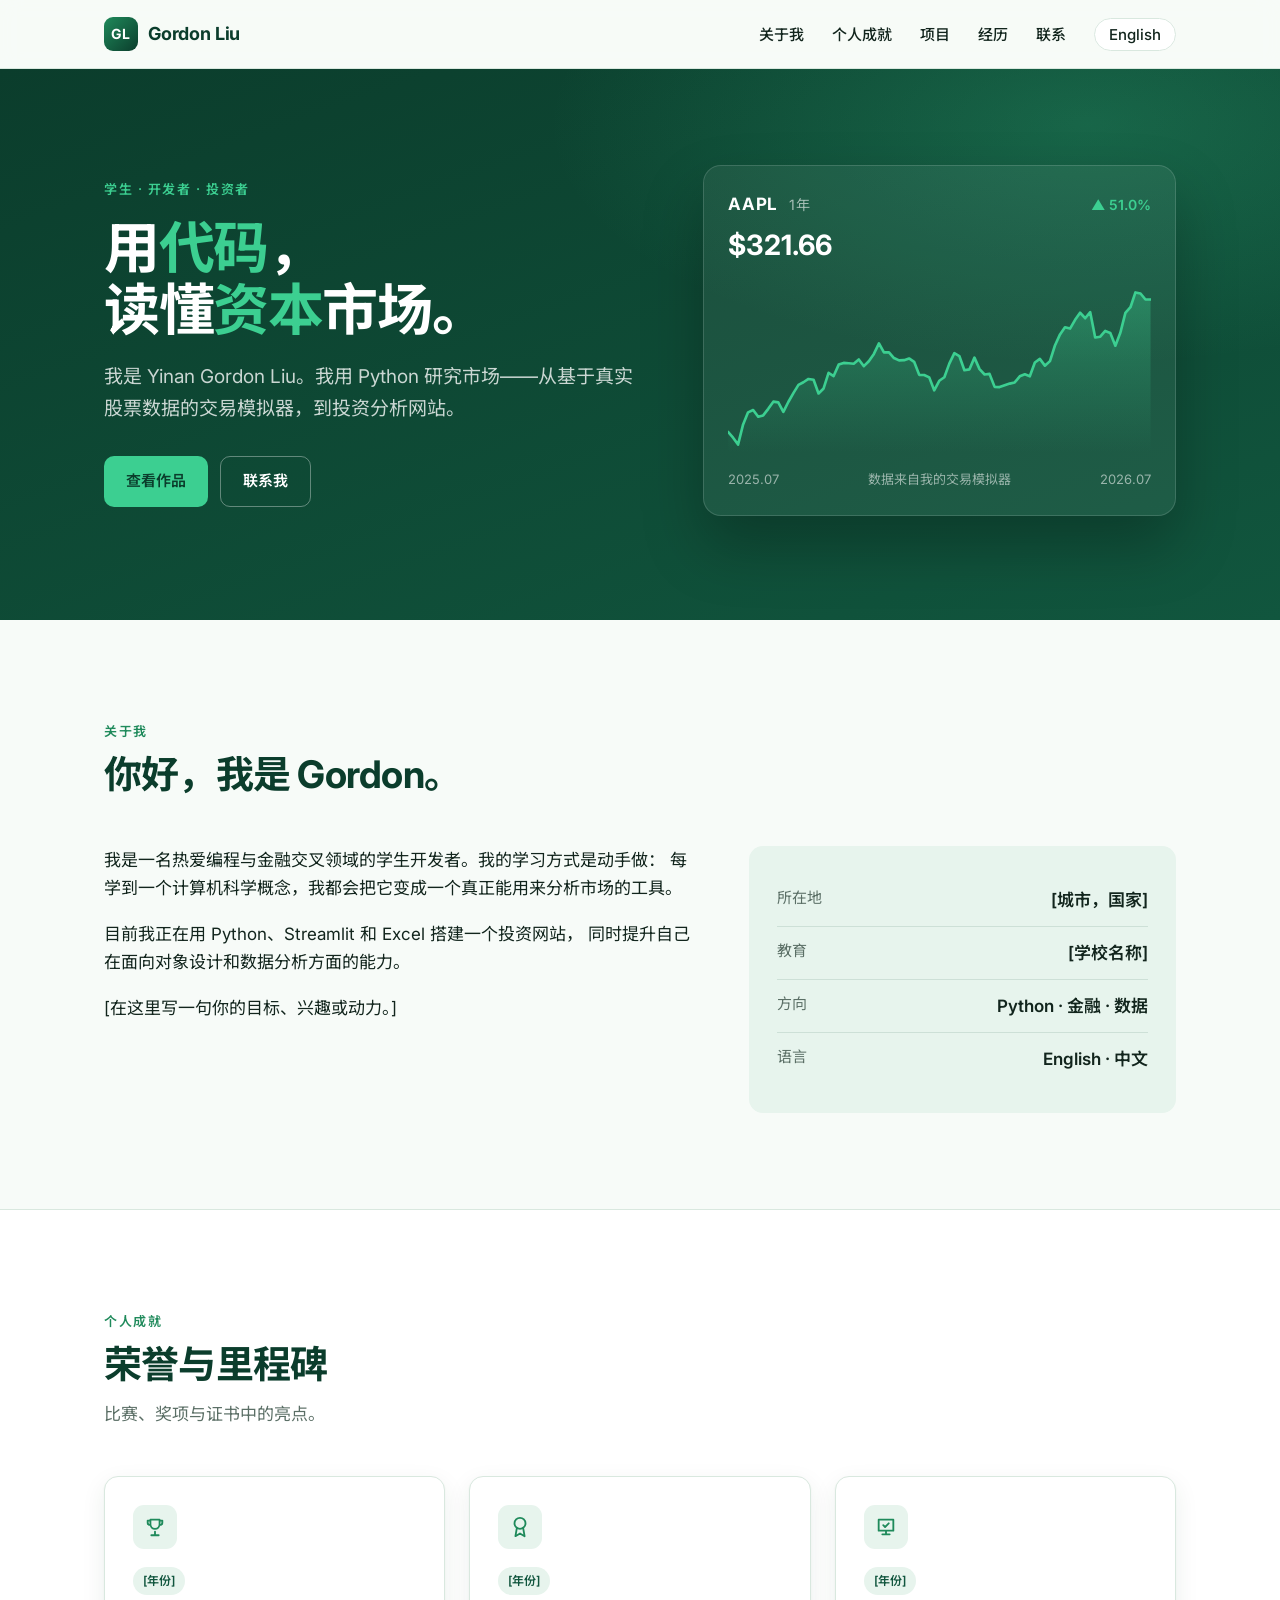
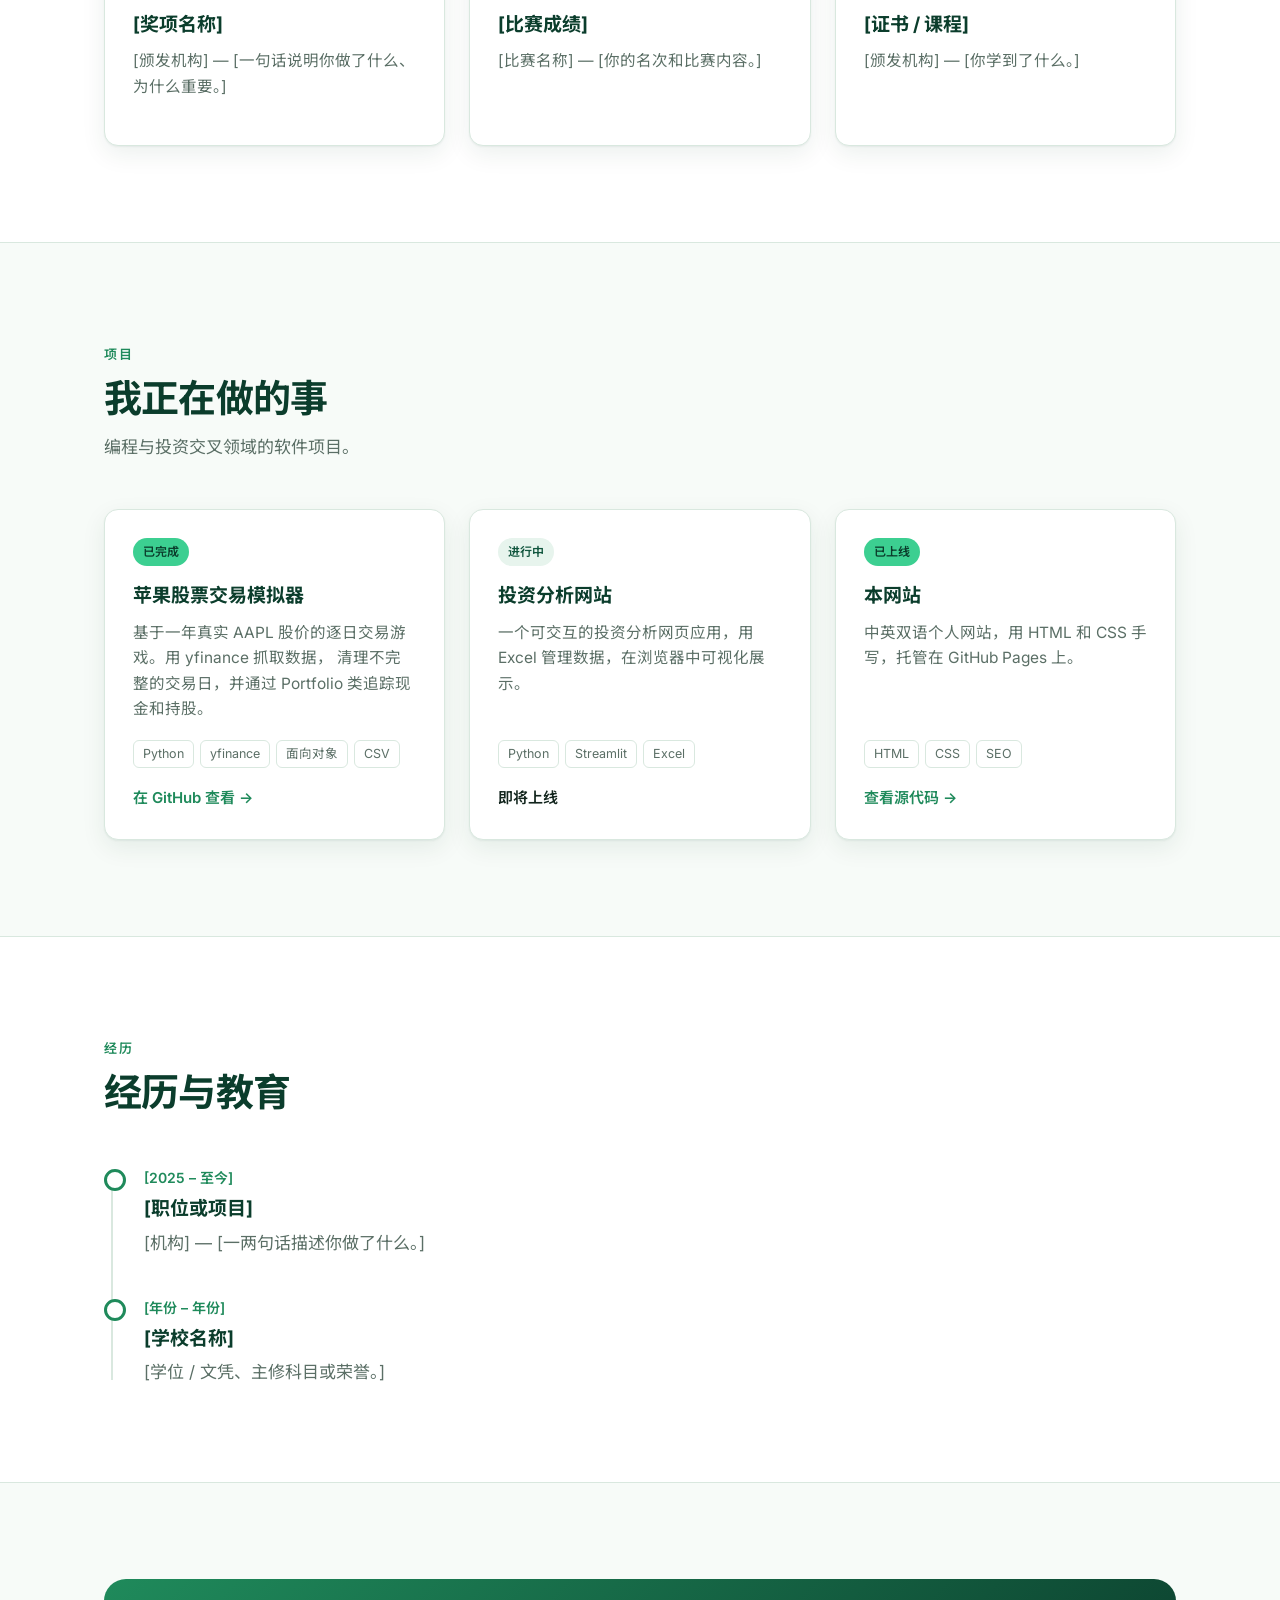
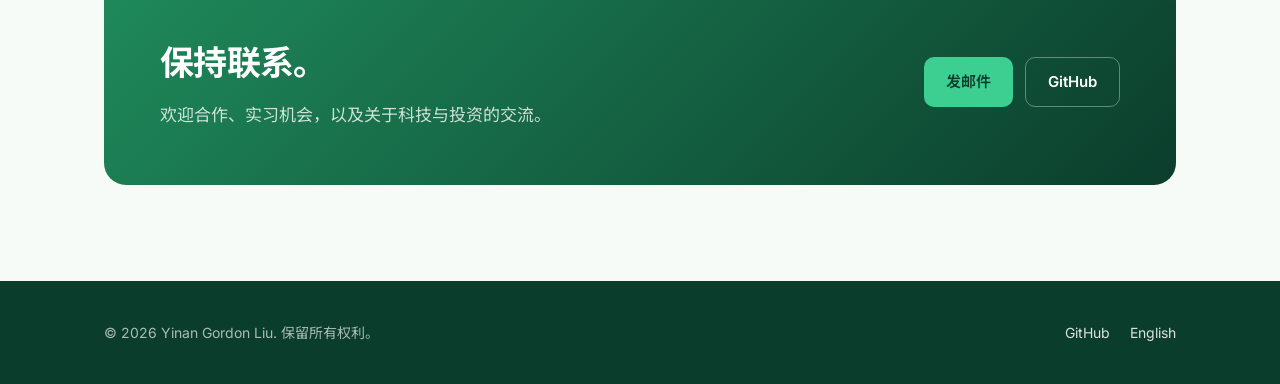
==== zh/index.html @ 3b790d61 "Add bilingual personal website (English + Chinese) Company-style single-page site with a green palet" ====
<!DOCTYPE html>
<html lang="zh-Hans">
<head>
  <meta charset="utf-8">
  <meta name="viewport" content="width=device-width, initial-scale=1">

  <!-- Google 搜索结果里显示的标题和描述 -->
  <title>Gordon Liu 个人网站 — 开发者 · 投资者</title>
  <meta name="description" content="Yinan Gordon Liu 的个人官网：用 Python 打造投资与金融工具的学生开发者。个人成就、项目、经历与联系方式。">

  <!-- 告诉 Google 中英文两个页面互为翻译。买了自己的域名后，把 https://gordonlyn.github.io 换成新域名。 -->
  <link rel="canonical" href="https://gordonlyn.github.io/zh/">
  <link rel="alternate" hreflang="en" href="https://gordonlyn.github.io/">
  <link rel="alternate" hreflang="zh" href="https://gordonlyn.github.io/zh/">
  <link rel="alternate" hreflang="x-default" href="https://gordonlyn.github.io/">

  <meta property="og:type" content="website">
  <meta property="og:title" content="Gordon Liu — 开发者 · 投资者">
  <meta property="og:description" content="用 Python 打造投资与金融工具的学生开发者。">
  <meta property="og:url" content="https://gordonlyn.github.io/zh/">

  <link rel="icon" href="../favicon.svg" type="image/svg+xml">
  <link rel="preconnect" href="https://fonts.googleapis.com">
  <link rel="preconnect" href="https://fonts.gstatic.com" crossorigin>
  <link href="https://fonts.googleapis.com/css2?family=Inter:wght@400;500;600;700&family=Noto+Sans+SC:wght@400;500;700&display=swap" rel="stylesheet">
  <link rel="stylesheet" href="../style.css">

  <script type="application/ld+json">
  {
    "@context": "https://schema.org",
    "@type": "Person",
    "name": "Yinan Gordon Liu",
    "alternateName": "Gordon Liu",
    "url": "https://gordonlyn.github.io/zh/",
    "sameAs": ["https://github.com/Gordonlyn"],
    "knowsAbout": ["Python", "投资", "金融", "数据分析"]
  }
  </script>
</head>
<body>

  <header class="site-header">
    <nav class="container nav" aria-label="主导航">
      <a class="brand" href="#top"><span class="brand-mark">GL</span>Gordon Liu</a>

      <button class="nav-toggle" aria-label="打开菜单" aria-expanded="false" aria-controls="nav-links">
        <svg width="24" height="24" viewBox="0 0 24 24" fill="none" stroke="currentColor" stroke-width="2" stroke-linecap="round"><path d="M4 7h16M4 12h16M4 17h16"/></svg>
      </button>

      <ul class="nav-links" id="nav-links">
        <li><a href="#about">关于我</a></li>
        <li><a href="#achievements">个人成就</a></li>
        <li><a href="#projects">项目</a></li>
        <li><a href="#experience">经历</a></li>
        <li><a href="#contact">联系</a></li>
        <li><a class="lang-switch" href="../" hreflang="en" lang="en">English</a></li>
      </ul>
    </nav>
  </header>

  <main id="top">

    <!-- ===== 首屏 ===== -->
    <section class="hero">
      <div class="container hero-grid">
        <div>
          <span class="eyebrow">学生 · 开发者 · 投资者</span>
          <h1>用<span class="hl">代码</span>，<br>读懂<span class="hl">资本</span>市场。</h1>
          <p class="hero-lead">
            我是 Yinan Gordon Liu。我用 Python 研究市场——从基于真实股票数据的交易模拟器，到投资分析网站。
          </p>
          <div class="hero-actions">
            <a class="btn btn-primary" href="#projects">查看作品</a>
            <a class="btn btn-ghost" href="#contact">联系我</a>
          </div>
        </div>

        <!-- 真实的苹果 (AAPL) 收盘价，2025 年 7 月 – 2026 年 7 月，来自交易模拟器用的 AppleStock_1_year.csv -->
        <figure class="market-card" aria-label="苹果股票一年价格走势图">
          <header>
            <span class="ticker">AAPL <small>1年</small></span>
            <span class="change">▲ 51.0%</span>
          </header>
          <div class="price">$321.66</div>
          <svg viewBox="0 0 400 160" role="img" aria-hidden="true">
            <defs>
              <linearGradient id="fill" x1="0" y1="0" x2="0" y2="1">
                <stop offset="0%" stop-color="#3ccf91" stop-opacity=".35"/>
                <stop offset="100%" stop-color="#3ccf91" stop-opacity="0"/>
              </linearGradient>
            </defs>
            <polygon fill="url(#fill)" points="0,160 0.0,139.9 4.8,145.5 9.5,152.0 14.3,132.9 19.0,121.5 23.8,119.3 28.6,125.7 33.3,124.4 38.1,118.2 42.9,111.4 47.6,112.1 52.4,121.1 57.1,111.7 61.9,103.3 66.7,95.5 71.4,93.0 76.2,89.9 81.0,90.7 85.7,103.6 90.5,98.9 95.2,84.1 100.0,87.1 104.8,76.3 109.5,74.7 114.3,75.0 119.0,75.5 123.8,71.4 128.6,77.8 133.3,73.1 138.1,66.2 142.9,56.2 147.6,64.7 152.4,64.7 157.1,70.1 161.9,72.3 166.7,72.1 171.4,70.5 176.2,73.7 181.0,86.0 185.7,86.1 190.5,88.4 195.2,100.6 200.0,91.6 204.8,88.3 209.5,75.4 214.3,65.5 219.0,68.2 223.8,81.6 228.6,80.8 233.3,69.7 238.1,80.6 242.9,85.7 247.6,85.1 252.4,97.4 257.1,97.6 261.9,95.9 266.7,94.3 271.4,93.2 276.2,87.4 281.0,85.5 285.7,87.4 290.5,74.3 295.2,70.9 300.0,77.3 304.8,73.0 309.5,58.2 314.3,47.7 319.0,41.0 323.8,42.2 328.6,33.9 333.3,27.2 338.1,32.4 342.9,26.7 347.6,50.6 352.4,49.9 357.1,44.4 361.9,46.3 366.7,58.4 371.4,46.2 376.2,27.4 381.0,22.0 385.7,8.0 390.5,9.0 395.2,14.7 400.0,14.7 400,160"/>
            <polyline fill="none" stroke="#3ccf91" stroke-width="2.5" stroke-linejoin="round" stroke-linecap="round" points="0.0,139.9 4.8,145.5 9.5,152.0 14.3,132.9 19.0,121.5 23.8,119.3 28.6,125.7 33.3,124.4 38.1,118.2 42.9,111.4 47.6,112.1 52.4,121.1 57.1,111.7 61.9,103.3 66.7,95.5 71.4,93.0 76.2,89.9 81.0,90.7 85.7,103.6 90.5,98.9 95.2,84.1 100.0,87.1 104.8,76.3 109.5,74.7 114.3,75.0 119.0,75.5 123.8,71.4 128.6,77.8 133.3,73.1 138.1,66.2 142.9,56.2 147.6,64.7 152.4,64.7 157.1,70.1 161.9,72.3 166.7,72.1 171.4,70.5 176.2,73.7 181.0,86.0 185.7,86.1 190.5,88.4 195.2,100.6 200.0,91.6 204.8,88.3 209.5,75.4 214.3,65.5 219.0,68.2 223.8,81.6 228.6,80.8 233.3,69.7 238.1,80.6 242.9,85.7 247.6,85.1 252.4,97.4 257.1,97.6 261.9,95.9 266.7,94.3 271.4,93.2 276.2,87.4 281.0,85.5 285.7,87.4 290.5,74.3 295.2,70.9 300.0,77.3 304.8,73.0 309.5,58.2 314.3,47.7 319.0,41.0 323.8,42.2 328.6,33.9 333.3,27.2 338.1,32.4 342.9,26.7 347.6,50.6 352.4,49.9 357.1,44.4 361.9,46.3 366.7,58.4 371.4,46.2 376.2,27.4 381.0,22.0 385.7,8.0 390.5,9.0 395.2,14.7 400.0,14.7"/>
          </svg>
          <figcaption class="market-meta">
            <span>2025.07</span><span>数据来自我的交易模拟器</span><span>2026.07</span>
          </figcaption>
        </figure>
      </div>
    </section>

    <!-- ===== 关于我 ===== -->
    <section class="section" id="about">
      <div class="container">
        <div class="section-head">
          <span class="eyebrow">关于我</span>
          <h2>你好，我是 Gordon。</h2>
        </div>
        <div class="about-grid">
          <div class="about-text">
            <!-- 修改：写 2–3 段关于你自己的介绍 -->
            <p>
              我是一名热爱编程与金融交叉领域的学生开发者。我的学习方式是动手做：
              每学到一个计算机科学概念，我都会把它变成一个真正能用来分析市场的工具。
            </p>
            <p>
              目前我正在用 Python、Streamlit 和 Excel 搭建一个投资网站，
              同时提升自己在面向对象设计和数据分析方面的能力。
            </p>
            <p>[在这里写一句你的目标、兴趣或动力。]</p>
          </div>

          <!-- 修改：替换 [方括号] 里的内容 -->
          <dl class="facts">
            <div><dt>所在地</dt><dd>[城市，国家]</dd></div>
            <div><dt>教育</dt><dd>[学校名称]</dd></div>
            <div><dt>方向</dt><dd>Python · 金融 · 数据</dd></div>
            <div><dt>语言</dt><dd>English · 中文</dd></div>
          </dl>
        </div>
      </div>
    </section>

    <!-- ===== 个人成就 ===== -->
    <section class="section alt" id="achievements">
      <div class="container">
        <div class="section-head">
          <span class="eyebrow">个人成就</span>
          <h2>荣誉与里程碑</h2>
          <p>比赛、奖项与证书中的亮点。</p>
        </div>

        <!-- 修改：每个成就一个 <article class="card">，复制一块即可新增 -->
        <div class="cards">
          <article class="card">
            <div class="icon"><svg width="22" height="22" viewBox="0 0 24 24" fill="none" stroke="currentColor" stroke-width="2" stroke-linecap="round" stroke-linejoin="round"><path d="M8 21h8M12 17v4M7 4h10v5a5 5 0 0 1-10 0V4zM17 5h3v2a3 3 0 0 1-3 3M7 5H4v2a3 3 0 0 0 3 3"/></svg></div>
            <span class="badge">[年份]</span>
            <h3>[奖项名称]</h3>
            <p>[颁发机构] — [一句话说明你做了什么、为什么重要。]</p>
          </article>

          <article class="card">
            <div class="icon"><svg width="22" height="22" viewBox="0 0 24 24" fill="none" stroke="currentColor" stroke-width="2" stroke-linecap="round" stroke-linejoin="round"><circle cx="12" cy="8" r="6"/><path d="M8.5 13.5 7 22l5-3 5 3-1.5-8.5"/></svg></div>
            <span class="badge">[年份]</span>
            <h3>[比赛成绩]</h3>
            <p>[比赛名称] — [你的名次和比赛内容。]</p>
          </article>

          <article class="card">
            <div class="icon"><svg width="22" height="22" viewBox="0 0 24 24" fill="none" stroke="currentColor" stroke-width="2" stroke-linecap="round" stroke-linejoin="round"><path d="M4 4h16v12H4zM8 20h8M12 16v4"/><path d="m9 10 2 2 4-4"/></svg></div>
            <span class="badge">[年份]</span>
            <h3>[证书 / 课程]</h3>
            <p>[颁发机构] — [你学到了什么。]</p>
          </article>
        </div>
      </div>
    </section>

    <!-- ===== 项目 ===== -->
    <section class="section" id="projects">
      <div class="container">
        <div class="section-head">
          <span class="eyebrow">项目</span>
          <h2>我正在做的事</h2>
          <p>编程与投资交叉领域的软件项目。</p>
        </div>

        <div class="cards">
          <article class="card">
            <span class="badge live">已完成</span>
            <h3>苹果股票交易模拟器</h3>
            <p>
              基于一年真实 AAPL 股价的逐日交易游戏。用 yfinance 抓取数据，
              清理不完整的交易日，并通过 Portfolio 类追踪现金和持股。
            </p>
            <ul class="tags"><li>Python</li><li>yfinance</li><li>面向对象</li><li>CSV</li></ul>
            <a class="card-link" href="https://github.com/Gordonlyn/LGYNN">在 GitHub 查看 →</a>
          </article>

          <article class="card">
            <span class="badge">进行中</span>
            <h3>投资分析网站</h3>
            <p>
              一个可交互的投资分析网页应用，用 Excel 管理数据，在浏览器中可视化展示。
            </p>
            <ul class="tags"><li>Python</li><li>Streamlit</li><li>Excel</li></ul>
            <span class="card-link">即将上线</span>
          </article>

          <article class="card">
            <span class="badge live">已上线</span>
            <h3>本网站</h3>
            <p>
              中英双语个人网站，用 HTML 和 CSS 手写，托管在 GitHub Pages 上。
            </p>
            <ul class="tags"><li>HTML</li><li>CSS</li><li>SEO</li></ul>
            <a class="card-link" href="https://github.com/Gordonlyn/gordonlyn.github.io">查看源代码 →</a>
          </article>
        </div>
      </div>
    </section>

    <!-- ===== 经历与教育 ===== -->
    <section class="section alt" id="experience">
      <div class="container">
        <div class="section-head">
          <span class="eyebrow">经历</span>
          <h2>经历与教育</h2>
        </div>

        <!-- 修改：最新的放最上面，复制 <li> 即可新增 -->
        <ol class="timeline">
          <li>
            <span class="when">[2025 – 至今]</span>
            <h3>[职位或项目]</h3>
            <p>[机构] — [一两句话描述你做了什么。]</p>
          </li>
          <li>
            <span class="when">[年份 – 年份]</span>
            <h3>[学校名称]</h3>
            <p>[学位 / 文凭、主修科目或荣誉。]</p>
          </li>
        </ol>
      </div>
    </section>

    <!-- ===== 联系 ===== -->
    <section class="section" id="contact">
      <div class="container">
        <div class="cta">
          <div>
            <h2>保持联系。</h2>
            <p>欢迎合作、实习机会，以及关于科技与投资的交流。</p>
          </div>
          <div class="hero-actions">
            <!-- 修改：填上你公开的邮箱 -->
            <a class="btn btn-primary" href="mailto:[your-email@example.com]">发邮件</a>
            <a class="btn btn-ghost" href="https://github.com/Gordonlyn">GitHub</a>
          </div>
        </div>
      </div>
    </section>

  </main>

  <footer class="site-footer">
    <div class="container footer-row">
      <span>© <span id="year">2026</span> Yinan Gordon Liu. 保留所有权利。</span>
      <div class="footer-links">
        <a href="https://github.com/Gordonlyn">GitHub</a>
        <a href="../" hreflang="en" lang="en">English</a>
      </div>
    </div>
  </footer>

  <script src="../main.js"></script>
</body>
</html>
---- style.css ----
/* ==========================================================
   Gordon Liu — personal site
   Shared by index.html (English) and zh/index.html (中文).
   Change a color here and both languages update.
   ========================================================== */

:root {
  /* Green palette */
  --forest:   #0b3d2c;   /* darkest: hero, footer */
  --pine:     #11563e;
  --green:    #1f8a5b;   /* primary brand color */
  --mint:     #3ccf91;   /* accent / highlights */
  --sage:     #e7f4ed;   /* soft tinted backgrounds */
  --paper:    #f7fbf8;   /* page background */
  --white:    #ffffff;

  --ink:      #12251d;   /* main text */
  --muted:    #5b6f66;   /* secondary text */
  --line:     #d9e8df;   /* borders */

  --radius:   14px;
  --shadow:   0 1px 2px rgba(11, 61, 44, .06), 0 8px 24px rgba(11, 61, 44, .08);
  --max:      1120px;

  --font: "Inter", "Noto Sans SC", system-ui, -apple-system, "Segoe UI",
          "PingFang SC", "Microsoft YaHei", sans-serif;
}

* { box-sizing: border-box; }

html { scroll-behavior: smooth; scroll-padding-top: 80px; }

body {
  margin: 0;
  font-family: var(--font);
  font-size: 17px;
  line-height: 1.65;
  color: var(--ink);
  background: var(--paper);
  -webkit-font-smoothing: antialiased;
}

img { max-width: 100%; display: block; }
a { color: var(--green); text-decoration: none; }
a:hover { text-decoration: underline; }

.container {
  width: 100%;
  max-width: var(--max);
  margin: 0 auto;
  padding: 0 24px;
}

/* ---------- Header / navigation ---------- */

.site-header {
  position: sticky;
  top: 0;
  z-index: 50;
  background: rgba(247, 251, 248, .88);
  backdrop-filter: saturate(160%) blur(10px);
  border-bottom: 1px solid var(--line);
}

.nav {
  display: flex;
  align-items: center;
  justify-content: space-between;
  height: 68px;
}

.brand {
  display: flex;
  align-items: center;
  gap: 10px;
  font-weight: 700;
  font-size: 18px;
  color: var(--forest);
  letter-spacing: -.01em;
}
.brand:hover { text-decoration: none; }

.brand-mark {
  width: 34px;
  height: 34px;
  border-radius: 9px;
  background: linear-gradient(135deg, var(--green), var(--forest));
  color: var(--white);
  display: grid;
  place-items: center;
  font-size: 14px;
  letter-spacing: .02em;
}

.nav-links {
  display: flex;
  align-items: center;
  gap: 28px;
  list-style: none;
  margin: 0;
  padding: 0;
}

.nav-links a {
  color: var(--ink);
  font-size: 15px;
  font-weight: 500;
}
.nav-links a:hover { color: var(--green); text-decoration: none; }

.lang-switch {
  border: 1px solid var(--line);
  border-radius: 999px;
  padding: 6px 14px;
  background: var(--white);
}
.lang-switch:hover { border-color: var(--green); }

.nav-toggle {
  display: none;
  background: none;
  border: 0;
  padding: 8px;
  cursor: pointer;
  color: var(--forest);
}

/* ---------- Buttons ---------- */

.btn {
  display: inline-flex;
  align-items: center;
  gap: 8px;
  padding: 12px 22px;
  border-radius: 10px;
  font-weight: 600;
  font-size: 15px;
  transition: transform .15s ease, background .15s ease;
}
.btn:hover { text-decoration: none; transform: translateY(-1px); }

.btn-primary { background: var(--mint); color: var(--forest); }
.btn-primary:hover { background: #5bdca6; }

.btn-ghost { border: 1px solid rgba(255, 255, 255, .35); color: var(--white); }
.btn-ghost:hover { background: rgba(255, 255, 255, .08); }

/* ---------- Hero ---------- */

.hero {
  background:
    radial-gradient(900px 400px at 85% 10%, rgba(60, 207, 145, .22), transparent 60%),
    linear-gradient(160deg, var(--forest) 0%, var(--pine) 100%);
  color: var(--white);
  padding: 96px 0 104px;
  overflow: hidden;
}

.hero-grid {
  display: grid;
  grid-template-columns: 1.15fr 1fr;
  gap: 56px;
  align-items: center;
}

.eyebrow {
  display: inline-block;
  font-size: 13px;
  font-weight: 600;
  letter-spacing: .12em;
  text-transform: uppercase;
  color: var(--mint);
  margin-bottom: 18px;
}

.hero h1 {
  font-size: clamp(36px, 5vw, 56px);
  line-height: 1.1;
  letter-spacing: -.025em;
  margin: 0 0 20px;
}

.hero h1 .hl { color: var(--mint); }

.hero-lead {
  font-size: 19px;
  color: rgba(255, 255, 255, .78);
  max-width: 34em;
  margin: 0 0 32px;
}

.hero-actions { display: flex; flex-wrap: wrap; gap: 12px; }

/* Market card in the hero — real AAPL data from the trading-simulator project */
.market-card {
  background: rgba(255, 255, 255, .06);
  border: 1px solid rgba(255, 255, 255, .14);
  border-radius: 18px;
  padding: 24px;
  box-shadow: 0 30px 60px rgba(0, 0, 0, .25);
  margin: 0;
}

.market-card header {
  display: flex;
  justify-content: space-between;
  align-items: baseline;
  margin-bottom: 4px;
}

.ticker { font-weight: 700; letter-spacing: .04em; }
.ticker small { font-weight: 400; color: rgba(255, 255, 255, .6); margin-left: 6px; }
.price { font-size: 28px; font-weight: 700; }
.change { color: var(--mint); font-weight: 600; font-size: 14px; }

.market-card svg { width: 100%; height: auto; margin: 16px 0 8px; }

.market-meta {
  display: flex;
  justify-content: space-between;
  font-size: 13px;
  color: rgba(255, 255, 255, .55);
}

/* ---------- Sections ---------- */

.section { padding: 96px 0; }
.section.alt { background: var(--white); border-block: 1px solid var(--line); }

.section-head { max-width: 640px; margin-bottom: 48px; }

.section-head .eyebrow { color: var(--green); margin-bottom: 10px; }

.section-head h2 {
  font-size: clamp(28px, 3.4vw, 38px);
  line-height: 1.2;
  letter-spacing: -.02em;
  margin: 0 0 12px;
  color: var(--forest);
}

.section-head p { color: var(--muted); margin: 0; }

/* About */
.about-grid {
  display: grid;
  grid-template-columns: 1.4fr 1fr;
  gap: 48px;
  align-items: start;
}

.about-text p { margin: 0 0 18px; }

.facts {
  background: var(--sage);
  border-radius: var(--radius);
  padding: 28px;
  margin: 0;
}

.facts div {
  display: flex;
  justify-content: space-between;
  gap: 16px;
  padding: 12px 0;
  border-bottom: 1px solid rgba(17, 86, 62, .12);
}
.facts div:last-child { border-bottom: 0; }
.facts dt { color: var(--muted); font-size: 15px; }
.facts dd { margin: 0; font-weight: 600; text-align: right; }

/* Cards (achievements + projects) */
.cards {
  display: grid;
  grid-template-columns: repeat(3, 1fr);
  gap: 24px;
}

.card {
  background: var(--white);
  border: 1px solid var(--line);
  border-radius: var(--radius);
  padding: 28px;
  box-shadow: var(--shadow);
  display: flex;
  flex-direction: column;
  transition: transform .2s ease, border-color .2s ease;
}
.card:hover { transform: translateY(-3px); border-color: var(--mint); }

.card .icon {
  width: 44px;
  height: 44px;
  border-radius: 11px;
  background: var(--sage);
  color: var(--green);
  display: grid;
  place-items: center;
  margin-bottom: 18px;
}

.card h3 { font-size: 19px; margin: 0 0 8px; color: var(--forest); }
.card p  { color: var(--muted); font-size: 15.5px; margin: 0 0 18px; flex: 1; }

.badge {
  align-self: flex-start;
  font-size: 12px;
  font-weight: 600;
  padding: 4px 10px;
  border-radius: 999px;
  background: var(--sage);
  color: var(--pine);
  margin-bottom: 14px;
}
.badge.live { background: var(--mint); color: var(--forest); }

.tags { display: flex; flex-wrap: wrap; gap: 6px; list-style: none; padding: 0; margin: 0 0 18px; }
.tags li {
  font-size: 12.5px;
  padding: 3px 9px;
  border: 1px solid var(--line);
  border-radius: 6px;
  color: var(--muted);
}

.card-link { font-weight: 600; font-size: 15px; }

/* Timeline (experience + education) */
.timeline { list-style: none; margin: 0; padding: 0; position: relative; }

.timeline::before {
  content: "";
  position: absolute;
  left: 7px;
  top: 6px;
  bottom: 6px;
  width: 2px;
  background: var(--line);
}

.timeline li { position: relative; padding: 0 0 36px 40px; }
.timeline li:last-child { padding-bottom: 0; }

.timeline li::before {
  content: "";
  position: absolute;
  left: 0;
  top: 6px;
  width: 16px;
  height: 16px;
  border-radius: 50%;
  background: var(--white);
  border: 3px solid var(--green);
}

.timeline .when { font-size: 14px; font-weight: 600; color: var(--green); }
.timeline h3 { margin: 2px 0 4px; font-size: 19px; color: var(--forest); }
.timeline p { margin: 0; color: var(--muted); }

/* Contact call-to-action */
.cta {
  background: linear-gradient(135deg, var(--green), var(--forest));
  color: var(--white);
  border-radius: 22px;
  padding: 56px;
  display: grid;
  grid-template-columns: 1.4fr 1fr;
  gap: 32px;
  align-items: center;
}
.cta h2 { font-size: clamp(26px, 3vw, 34px); margin: 0 0 10px; letter-spacing: -.02em; }
.cta p { margin: 0; color: rgba(255, 255, 255, .78); }
.cta .hero-actions { justify-content: flex-end; }

/* ---------- Footer ---------- */

.site-footer {
  background: var(--forest);
  color: rgba(255, 255, 255, .65);
  padding: 40px 0;
  font-size: 14px;
}

.footer-row {
  display: flex;
  flex-wrap: wrap;
  justify-content: space-between;
  gap: 16px;
  align-items: center;
}

.site-footer a { color: rgba(255, 255, 255, .85); }
.footer-links { display: flex; gap: 20px; }

/* ---------- Responsive ---------- */

@media (max-width: 900px) {
  .hero-grid, .about-grid, .cta { grid-template-columns: 1fr; }
  .cards { grid-template-columns: 1fr 1fr; }
  .cta { padding: 40px 28px; }
  .cta .hero-actions { justify-content: flex-start; }
}

@media (max-width: 760px) {
  .container { padding: 0 16px; }
  .section { padding: 72px 0; }
  .hero { padding: 64px 0 72px; }
  .cards { grid-template-columns: 1fr; }

  .nav-toggle { display: block; }

  .nav-links {
    display: none;
    position: absolute;
    top: 68px;
    left: 0;
    right: 0;
    flex-direction: column;
    align-items: flex-start;
    gap: 0;
    padding: 8px 16px 16px;
    background: var(--paper);
    border-bottom: 1px solid var(--line);
  }
  .nav-links.open { display: flex; }
  .nav-links li { width: 100%; }
  .nav-links a { display: block; padding: 12px 0; }
  .nav-links a.lang-switch { display: inline-block; padding: 6px 14px; margin-top: 8px; }
  .market-meta span:nth-child(2) { display: none; }
}

@media (prefers-reduced-motion: reduce) {
  html { scroll-behavior: auto; }
  * { transition: none !important; }
}
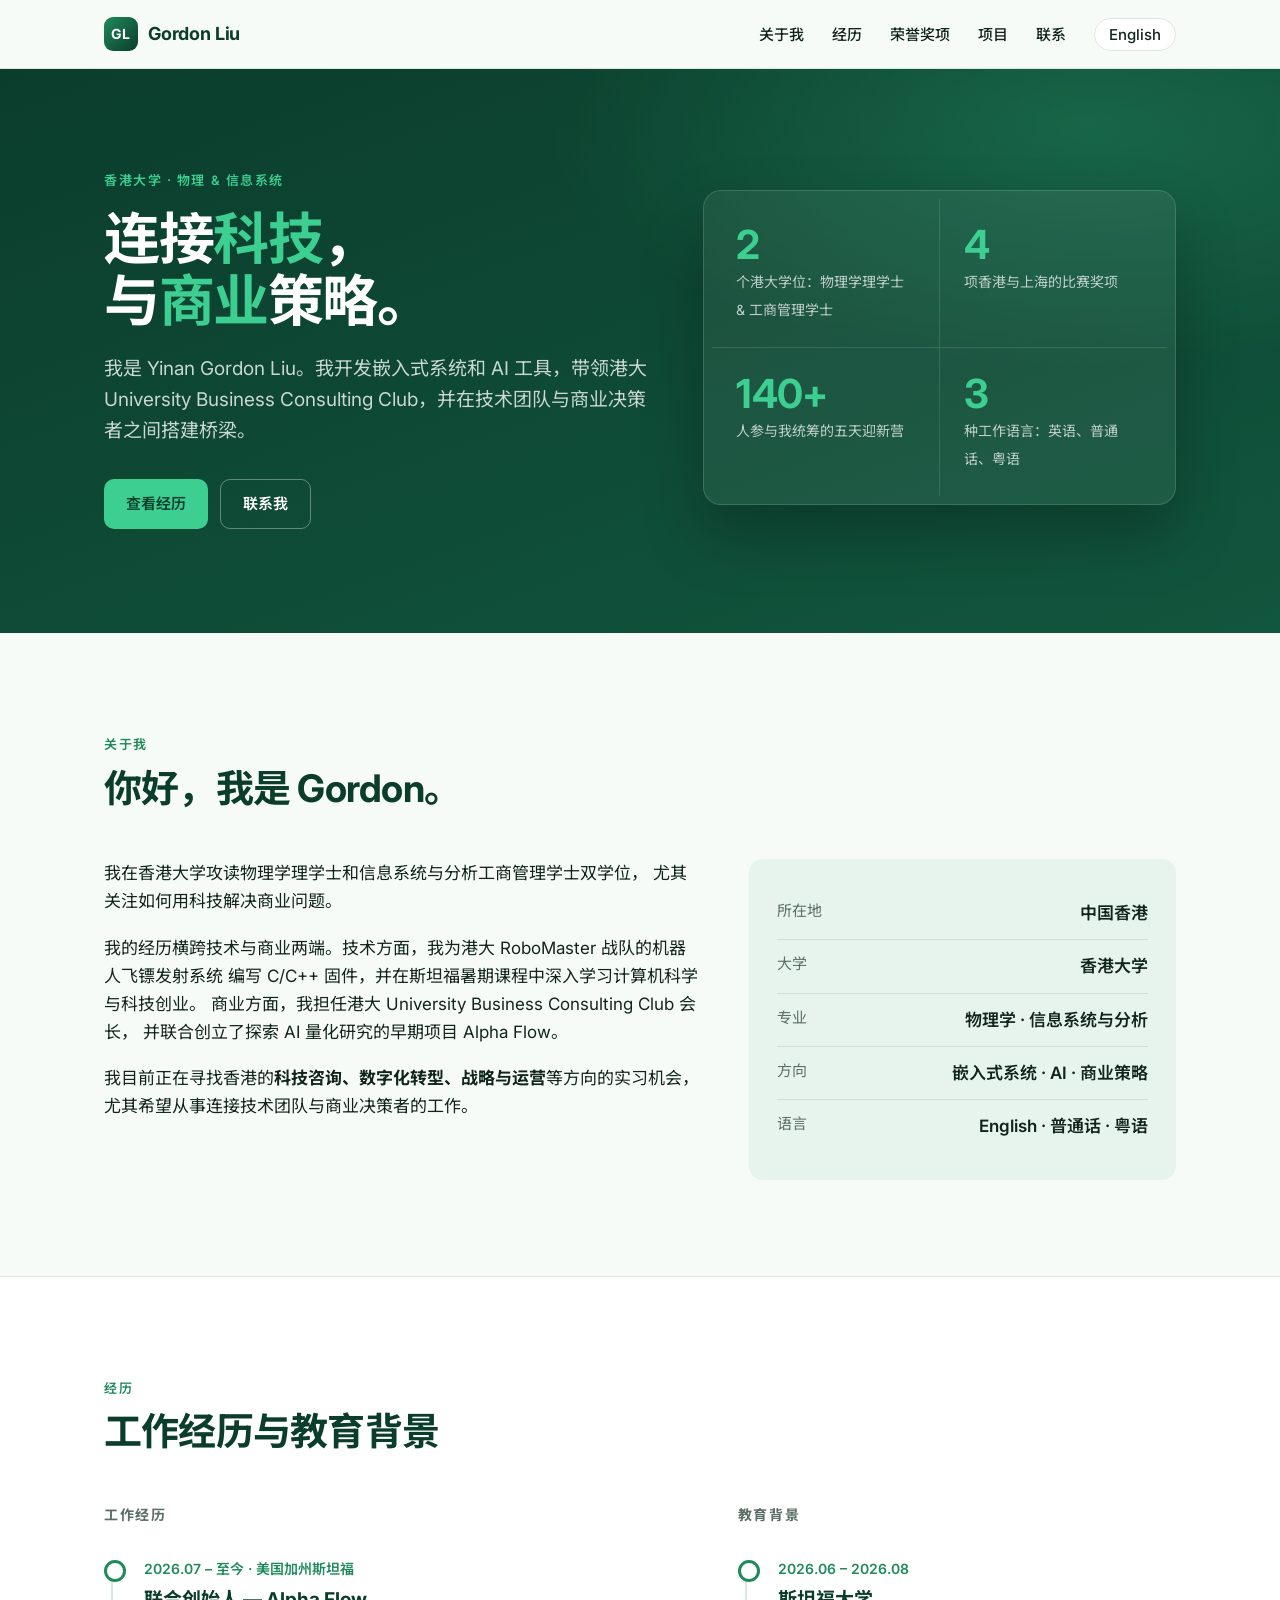
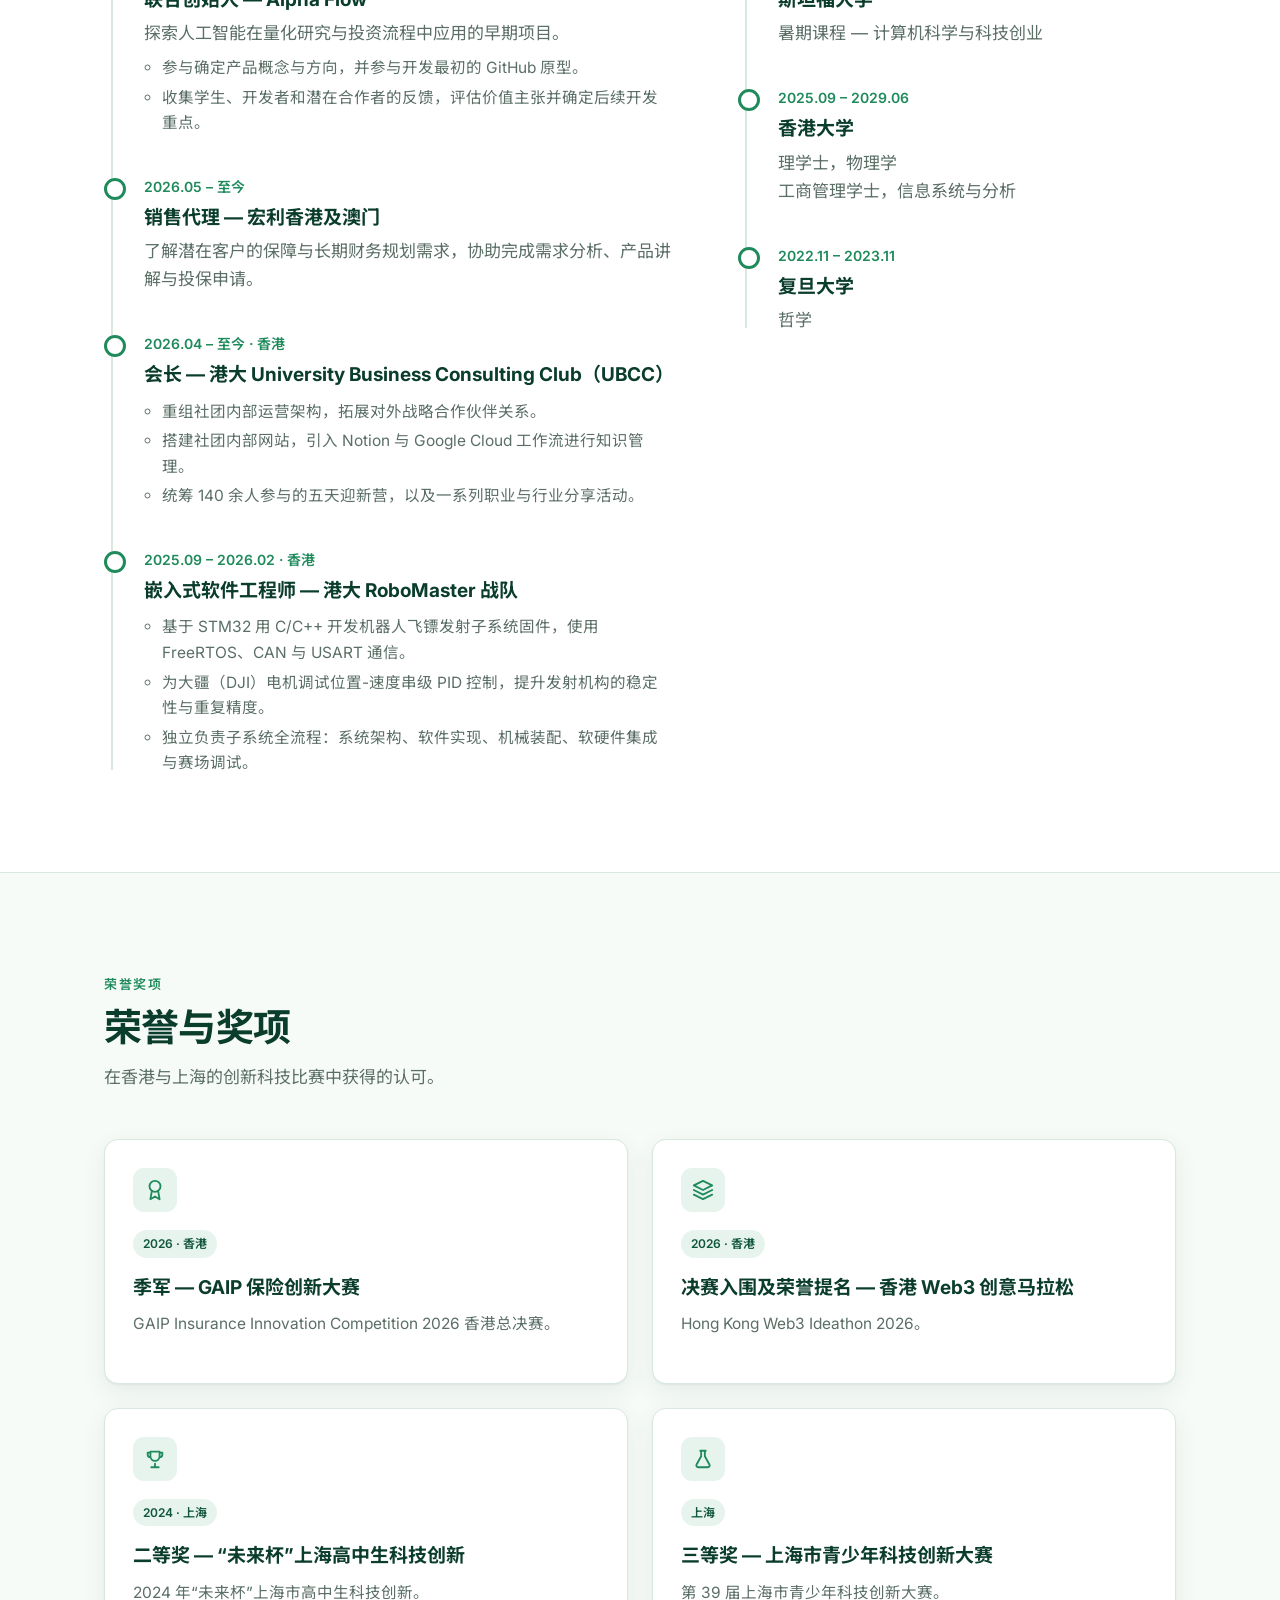
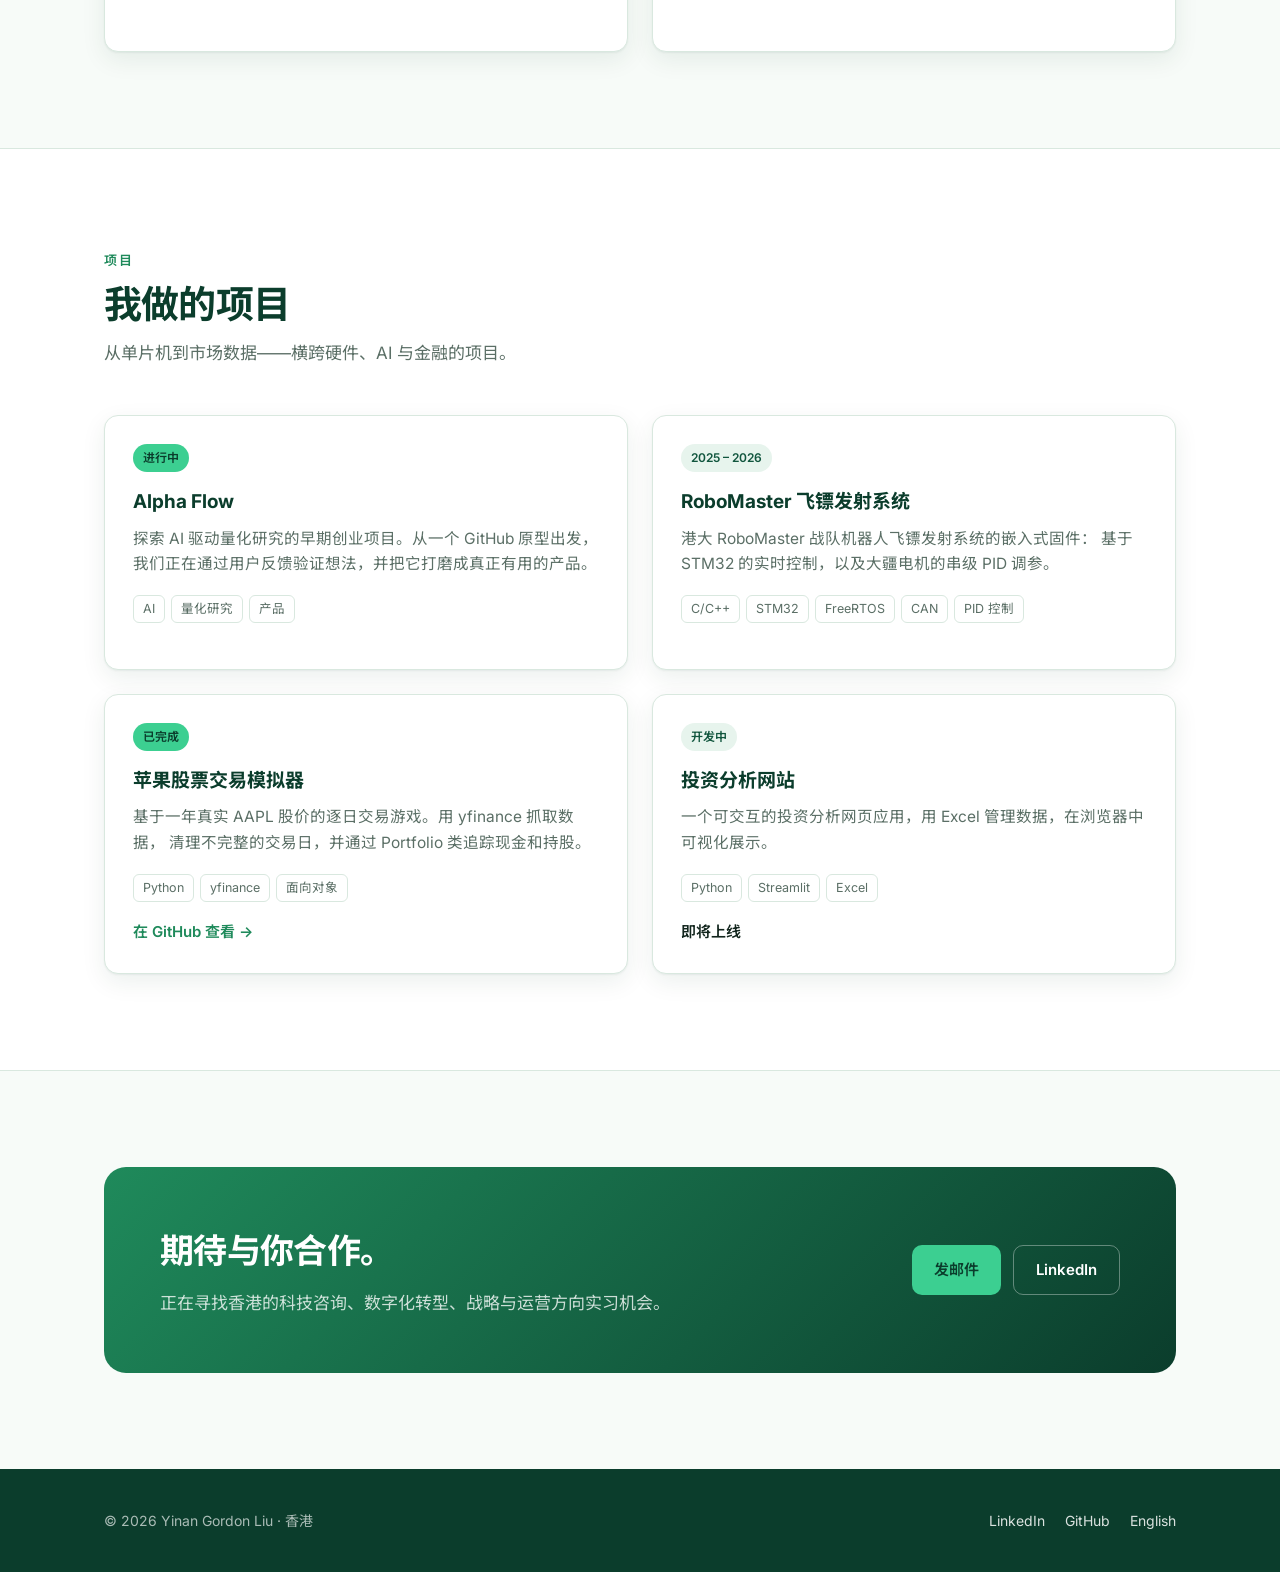
==== commit bf25f30c: "Fill site with real profile content from LinkedIn Replace placeholders with education (HKU, Stanford" ====
--- a/zh/index.html
+++ b/zh/index.html
@@ -5,8 +5,8 @@
   <meta name="viewport" content="width=device-width, initial-scale=1">
 
   <!-- Google 搜索结果里显示的标题和描述 -->
-  <title>Gordon Liu 个人网站 — 开发者 · 投资者</title>
-  <meta name="description" content="Yinan Gordon Liu 的个人官网：用 Python 打造投资与金融工具的学生开发者。个人成就、项目、经历与联系方式。">
+  <title>Yinan Gordon Liu 个人网站 — 香港大学 物理 · 信息系统 | 科技与商业策略</title>
+  <meta name="description" content="Yinan Gordon Liu（Gordon Liu）个人网站：香港大学物理学及信息系统与分析专业学生，港大 University Business Consulting Club 会长，Alpha Flow 联合创始人。经历、奖项与项目。">
 
   <!-- 告诉 Google 中英文两个页面互为翻译。买了自己的域名后，把 https://gordonlyn.github.io 换成新域名。 -->
   <link rel="canonical" href="https://gordonlyn.github.io/zh/">
@@ -14,9 +14,9 @@
   <link rel="alternate" hreflang="zh" href="https://gordonlyn.github.io/zh/">
   <link rel="alternate" hreflang="x-default" href="https://gordonlyn.github.io/">
 
-  <meta property="og:type" content="website">
-  <meta property="og:title" content="Gordon Liu — 开发者 · 投资者">
-  <meta property="og:description" content="用 Python 打造投资与金融工具的学生开发者。">
+  <meta property="og:type" content="profile">
+  <meta property="og:title" content="Yinan Gordon Liu — 科技与商业策略">
+  <meta property="og:description" content="香港大学物理及信息系统学生，UBCC 会长，Alpha Flow 联合创始人。">
   <meta property="og:url" content="https://gordonlyn.github.io/zh/">
 
   <link rel="icon" href="../favicon.svg" type="image/svg+xml">
@@ -30,10 +30,21 @@
     "@context": "https://schema.org",
     "@type": "Person",
     "name": "Yinan Gordon Liu",
-    "alternateName": "Gordon Liu",
+    "alternateName": ["Gordon Liu", "Yinan Liu"],
     "url": "https://gordonlyn.github.io/zh/",
-    "sameAs": ["https://github.com/Gordonlyn"],
-    "knowsAbout": ["Python", "投资", "金融", "数据分析"]
+    "jobTitle": "香港大学 University Business Consulting Club 会长",
+    "alumniOf": [
+      {"@type": "CollegeOrUniversity", "name": "香港大学"},
+      {"@type": "CollegeOrUniversity", "name": "斯坦福大学"},
+      {"@type": "CollegeOrUniversity", "name": "复旦大学"}
+    ],
+    "homeLocation": {"@type": "Place", "name": "香港"},
+    "knowsLanguage": ["英语", "普通话", "粤语"],
+    "knowsAbout": ["嵌入式系统", "人工智能", "商业策略", "科技咨询", "物理"],
+    "sameAs": [
+      "https://www.linkedin.com/in/yinan-gordon-liu/",
+      "https://github.com/Gordonlyn"
+    ]
   }
   </script>
 </head>
@@ -49,9 +60,9 @@
 
       <ul class="nav-links" id="nav-links">
         <li><a href="#about">关于我</a></li>
-        <li><a href="#achievements">个人成就</a></li>
+        <li><a href="#experience">经历</a></li>
+        <li><a href="#achievements">荣誉奖项</a></li>
         <li><a href="#projects">项目</a></li>
-        <li><a href="#experience">经历</a></li>
         <li><a href="#contact">联系</a></li>
         <li><a class="lang-switch" href="../" hreflang="en" lang="en">English</a></li>
       </ul>
@@ -64,38 +75,24 @@
     <section class="hero">
       <div class="container hero-grid">
         <div>
-          <span class="eyebrow">学生 · 开发者 · 投资者</span>
-          <h1>用<span class="hl">代码</span>，<br>读懂<span class="hl">资本</span>市场。</h1>
+          <span class="eyebrow">香港大学 · 物理 &amp; 信息系统</span>
+          <h1>连接<span class="hl">科技</span>，<br>与<span class="hl">商业</span>策略。</h1>
           <p class="hero-lead">
-            我是 Yinan Gordon Liu。我用 Python 研究市场——从基于真实股票数据的交易模拟器，到投资分析网站。
+            我是 Yinan Gordon Liu。我开发嵌入式系统和 AI 工具，带领港大
+            University Business Consulting Club，并在技术团队与商业决策者之间搭建桥梁。
           </p>
           <div class="hero-actions">
-            <a class="btn btn-primary" href="#projects">查看作品</a>
+            <a class="btn btn-primary" href="#experience">查看经历</a>
             <a class="btn btn-ghost" href="#contact">联系我</a>
           </div>
         </div>
 
-        <!-- 真实的苹果 (AAPL) 收盘价，2025 年 7 月 – 2026 年 7 月，来自交易模拟器用的 AppleStock_1_year.csv -->
-        <figure class="market-card" aria-label="苹果股票一年价格走势图">
-          <header>
-            <span class="ticker">AAPL <small>1年</small></span>
-            <span class="change">▲ 51.0%</span>
-          </header>
-          <div class="price">$321.66</div>
-          <svg viewBox="0 0 400 160" role="img" aria-hidden="true">
-            <defs>
-              <linearGradient id="fill" x1="0" y1="0" x2="0" y2="1">
-                <stop offset="0%" stop-color="#3ccf91" stop-opacity=".35"/>
-                <stop offset="100%" stop-color="#3ccf91" stop-opacity="0"/>
-              </linearGradient>
-            </defs>
-            <polygon fill="url(#fill)" points="0,160 0.0,139.9 4.8,145.5 9.5,152.0 14.3,132.9 19.0,121.5 23.8,119.3 28.6,125.7 33.3,124.4 38.1,118.2 42.9,111.4 47.6,112.1 52.4,121.1 57.1,111.7 61.9,103.3 66.7,95.5 71.4,93.0 76.2,89.9 81.0,90.7 85.7,103.6 90.5,98.9 95.2,84.1 100.0,87.1 104.8,76.3 109.5,74.7 114.3,75.0 119.0,75.5 123.8,71.4 128.6,77.8 133.3,73.1 138.1,66.2 142.9,56.2 147.6,64.7 152.4,64.7 157.1,70.1 161.9,72.3 166.7,72.1 171.4,70.5 176.2,73.7 181.0,86.0 185.7,86.1 190.5,88.4 195.2,100.6 200.0,91.6 204.8,88.3 209.5,75.4 214.3,65.5 219.0,68.2 223.8,81.6 228.6,80.8 233.3,69.7 238.1,80.6 242.9,85.7 247.6,85.1 252.4,97.4 257.1,97.6 261.9,95.9 266.7,94.3 271.4,93.2 276.2,87.4 281.0,85.5 285.7,87.4 290.5,74.3 295.2,70.9 300.0,77.3 304.8,73.0 309.5,58.2 314.3,47.7 319.0,41.0 323.8,42.2 328.6,33.9 333.3,27.2 338.1,32.4 342.9,26.7 347.6,50.6 352.4,49.9 357.1,44.4 361.9,46.3 366.7,58.4 371.4,46.2 376.2,27.4 381.0,22.0 385.7,8.0 390.5,9.0 395.2,14.7 400.0,14.7 400,160"/>
-            <polyline fill="none" stroke="#3ccf91" stroke-width="2.5" stroke-linejoin="round" stroke-linecap="round" points="0.0,139.9 4.8,145.5 9.5,152.0 14.3,132.9 19.0,121.5 23.8,119.3 28.6,125.7 33.3,124.4 38.1,118.2 42.9,111.4 47.6,112.1 52.4,121.1 57.1,111.7 61.9,103.3 66.7,95.5 71.4,93.0 76.2,89.9 81.0,90.7 85.7,103.6 90.5,98.9 95.2,84.1 100.0,87.1 104.8,76.3 109.5,74.7 114.3,75.0 119.0,75.5 123.8,71.4 128.6,77.8 133.3,73.1 138.1,66.2 142.9,56.2 147.6,64.7 152.4,64.7 157.1,70.1 161.9,72.3 166.7,72.1 171.4,70.5 176.2,73.7 181.0,86.0 185.7,86.1 190.5,88.4 195.2,100.6 200.0,91.6 204.8,88.3 209.5,75.4 214.3,65.5 219.0,68.2 223.8,81.6 228.6,80.8 233.3,69.7 238.1,80.6 242.9,85.7 247.6,85.1 252.4,97.4 257.1,97.6 261.9,95.9 266.7,94.3 271.4,93.2 276.2,87.4 281.0,85.5 285.7,87.4 290.5,74.3 295.2,70.9 300.0,77.3 304.8,73.0 309.5,58.2 314.3,47.7 319.0,41.0 323.8,42.2 328.6,33.9 333.3,27.2 338.1,32.4 342.9,26.7 347.6,50.6 352.4,49.9 357.1,44.4 361.9,46.3 366.7,58.4 371.4,46.2 376.2,27.4 381.0,22.0 385.7,8.0 390.5,9.0 395.2,14.7 400.0,14.7"/>
-          </svg>
-          <figcaption class="market-meta">
-            <span>2025.07</span><span>数据来自我的交易模拟器</span><span>2026.07</span>
-          </figcaption>
-        </figure>
+        <dl class="stats-card" aria-label="关键数字">
+          <div class="stat"><strong>2</strong><span>个港大学位：物理学理学士 &amp; 工商管理学士</span></div>
+          <div class="stat"><strong>4</strong><span>项香港与上海的比赛奖项</span></div>
+          <div class="stat"><strong>140+</strong><span>人参与我统筹的五天迎新营</span></div>
+          <div class="stat"><strong>3</strong><span>种工作语言：英语、普通话、粤语</span></div>
+        </dl>
       </div>
     </section>
 
@@ -108,74 +105,175 @@
         </div>
         <div class="about-grid">
           <div class="about-text">
-            <!-- 修改：写 2–3 段关于你自己的介绍 -->
-            <p>
-              我是一名热爱编程与金融交叉领域的学生开发者。我的学习方式是动手做：
-              每学到一个计算机科学概念，我都会把它变成一个真正能用来分析市场的工具。
-            </p>
-            <p>
-              目前我正在用 Python、Streamlit 和 Excel 搭建一个投资网站，
-              同时提升自己在面向对象设计和数据分析方面的能力。
-            </p>
-            <p>[在这里写一句你的目标、兴趣或动力。]</p>
-          </div>
-
-          <!-- 修改：替换 [方括号] 里的内容 -->
+            <p>
+              我在香港大学攻读物理学理学士和信息系统与分析工商管理学士双学位，
+              尤其关注如何用科技解决商业问题。
+            </p>
+            <p>
+              我的经历横跨技术与商业两端。技术方面，我为港大 RoboMaster 战队的机器人飞镖发射系统
+              编写 C/C++ 固件，并在斯坦福暑期课程中深入学习计算机科学与科技创业。
+              商业方面，我担任港大 University Business Consulting Club 会长，
+              并联合创立了探索 AI 量化研究的早期项目 Alpha Flow。
+            </p>
+            <p>
+              我目前正在寻找香港的<strong>科技咨询、数字化转型、战略与运营</strong>等方向的实习机会，
+              尤其希望从事连接技术团队与商业决策者的工作。
+            </p>
+          </div>
+
           <dl class="facts">
-            <div><dt>所在地</dt><dd>[城市，国家]</dd></div>
-            <div><dt>教育</dt><dd>[学校名称]</dd></div>
-            <div><dt>方向</dt><dd>Python · 金融 · 数据</dd></div>
-            <div><dt>语言</dt><dd>English · 中文</dd></div>
+            <div><dt>所在地</dt><dd>中国香港</dd></div>
+            <div><dt>大学</dt><dd>香港大学</dd></div>
+            <div><dt>专业</dt><dd>物理学 · 信息系统与分析</dd></div>
+            <div><dt>方向</dt><dd>嵌入式系统 · AI · 商业策略</dd></div>
+            <div><dt>语言</dt><dd>English · 普通话 · 粤语</dd></div>
           </dl>
         </div>
       </div>
     </section>
 
-    <!-- ===== 个人成就 ===== -->
-    <section class="section alt" id="achievements">
+    <!-- ===== 经历与教育 ===== -->
+    <section class="section alt" id="experience">
       <div class="container">
         <div class="section-head">
-          <span class="eyebrow">个人成就</span>
-          <h2>荣誉与里程碑</h2>
-          <p>比赛、奖项与证书中的亮点。</p>
-        </div>
-
-        <!-- 修改：每个成就一个 <article class="card">，复制一块即可新增 -->
-        <div class="cards">
+          <span class="eyebrow">经历</span>
+          <h2>工作经历与教育背景</h2>
+        </div>
+
+        <div class="split">
+          <div>
+            <h3 class="col-title">工作经历</h3>
+            <ol class="timeline">
+              <li>
+                <span class="when">2026.07 – 至今 · 美国加州斯坦福</span>
+                <h3>联合创始人 — Alpha Flow</h3>
+                <p>探索人工智能在量化研究与投资流程中应用的早期项目。</p>
+                <ul>
+                  <li>参与确定产品概念与方向，并参与开发最初的 GitHub 原型。</li>
+                  <li>收集学生、开发者和潜在合作者的反馈，评估价值主张并确定后续开发重点。</li>
+                </ul>
+              </li>
+              <li>
+                <span class="when">2026.05 – 至今</span>
+                <h3>销售代理 — 宏利香港及澳门</h3>
+                <p>了解潜在客户的保障与长期财务规划需求，协助完成需求分析、产品讲解与投保申请。</p>
+              </li>
+              <li>
+                <span class="when">2026.04 – 至今 · 香港</span>
+                <h3>会长 — 港大 University Business Consulting Club（UBCC）</h3>
+                <ul>
+                  <li>重组社团内部运营架构，拓展对外战略合作伙伴关系。</li>
+                  <li>搭建社团内部网站，引入 Notion 与 Google Cloud 工作流进行知识管理。</li>
+                  <li>统筹 140 余人参与的五天迎新营，以及一系列职业与行业分享活动。</li>
+                </ul>
+              </li>
+              <li>
+                <span class="when">2025.09 – 2026.02 · 香港</span>
+                <h3>嵌入式软件工程师 — 港大 RoboMaster 战队</h3>
+                <ul>
+                  <li>基于 STM32 用 C/C++ 开发机器人飞镖发射子系统固件，使用 FreeRTOS、CAN 与 USART 通信。</li>
+                  <li>为大疆（DJI）电机调试位置-速度串级 PID 控制，提升发射机构的稳定性与重复精度。</li>
+                  <li>独立负责子系统全流程：系统架构、软件实现、机械装配、软硬件集成与赛场调试。</li>
+                </ul>
+              </li>
+            </ol>
+          </div>
+
+          <div>
+            <h3 class="col-title">教育背景</h3>
+            <ol class="timeline">
+              <li>
+                <span class="when">2026.06 – 2026.08</span>
+                <h3>斯坦福大学</h3>
+                <p>暑期课程 — 计算机科学与科技创业</p>
+              </li>
+              <li>
+                <span class="when">2025.09 – 2029.06</span>
+                <h3>香港大学</h3>
+                <p>理学士，物理学<br>工商管理学士，信息系统与分析</p>
+              </li>
+              <li>
+                <span class="when">2022.11 – 2023.11</span>
+                <h3>复旦大学</h3>
+                <p>哲学</p>
+              </li>
+            </ol>
+          </div>
+        </div>
+      </div>
+    </section>
+
+    <!-- ===== 荣誉奖项 ===== -->
+    <section class="section" id="achievements">
+      <div class="container">
+        <div class="section-head">
+          <span class="eyebrow">荣誉奖项</span>
+          <h2>荣誉与奖项</h2>
+          <p>在香港与上海的创新科技比赛中获得的认可。</p>
+        </div>
+
+        <div class="cards two">
+          <article class="card">
+            <div class="icon"><svg width="22" height="22" viewBox="0 0 24 24" fill="none" stroke="currentColor" stroke-width="2" stroke-linecap="round" stroke-linejoin="round"><circle cx="12" cy="8" r="6"/><path d="M8.5 13.5 7 22l5-3 5 3-1.5-8.5"/></svg></div>
+            <span class="badge">2026 · 香港</span>
+            <h3>季军 — GAIP 保险创新大赛</h3>
+            <p>GAIP Insurance Innovation Competition 2026 香港总决赛。</p>
+          </article>
+
+          <article class="card">
+            <div class="icon"><svg width="22" height="22" viewBox="0 0 24 24" fill="none" stroke="currentColor" stroke-width="2" stroke-linecap="round" stroke-linejoin="round"><path d="M12 2 2 7l10 5 10-5-10-5zM2 17l10 5 10-5M2 12l10 5 10-5"/></svg></div>
+            <span class="badge">2026 · 香港</span>
+            <h3>决赛入围及荣誉提名 — 香港 Web3 创意马拉松</h3>
+            <p>Hong Kong Web3 Ideathon 2026。</p>
+          </article>
+
           <article class="card">
             <div class="icon"><svg width="22" height="22" viewBox="0 0 24 24" fill="none" stroke="currentColor" stroke-width="2" stroke-linecap="round" stroke-linejoin="round"><path d="M8 21h8M12 17v4M7 4h10v5a5 5 0 0 1-10 0V4zM17 5h3v2a3 3 0 0 1-3 3M7 5H4v2a3 3 0 0 0 3 3"/></svg></div>
-            <span class="badge">[年份]</span>
-            <h3>[奖项名称]</h3>
-            <p>[颁发机构] — [一句话说明你做了什么、为什么重要。]</p>
-          </article>
-
-          <article class="card">
-            <div class="icon"><svg width="22" height="22" viewBox="0 0 24 24" fill="none" stroke="currentColor" stroke-width="2" stroke-linecap="round" stroke-linejoin="round"><circle cx="12" cy="8" r="6"/><path d="M8.5 13.5 7 22l5-3 5 3-1.5-8.5"/></svg></div>
-            <span class="badge">[年份]</span>
-            <h3>[比赛成绩]</h3>
-            <p>[比赛名称] — [你的名次和比赛内容。]</p>
-          </article>
-
-          <article class="card">
-            <div class="icon"><svg width="22" height="22" viewBox="0 0 24 24" fill="none" stroke="currentColor" stroke-width="2" stroke-linecap="round" stroke-linejoin="round"><path d="M4 4h16v12H4zM8 20h8M12 16v4"/><path d="m9 10 2 2 4-4"/></svg></div>
-            <span class="badge">[年份]</span>
-            <h3>[证书 / 课程]</h3>
-            <p>[颁发机构] — [你学到了什么。]</p>
+            <span class="badge">2024 · 上海</span>
+            <h3>二等奖 — “未来杯”上海高中生科技创新</h3>
+            <p>2024 年“未来杯”上海市高中生科技创新。</p>
+          </article>
+
+          <article class="card">
+            <div class="icon"><svg width="22" height="22" viewBox="0 0 24 24" fill="none" stroke="currentColor" stroke-width="2" stroke-linecap="round" stroke-linejoin="round"><path d="M9 3h6M10 3v6l-5 9a2 2 0 0 0 1.7 3h10.6a2 2 0 0 0 1.7-3l-5-9V3"/></svg></div>
+            <span class="badge">上海</span>
+            <h3>三等奖 — 上海市青少年科技创新大赛</h3>
+            <p>第 39 届上海市青少年科技创新大赛。</p>
           </article>
         </div>
       </div>
     </section>
 
     <!-- ===== 项目 ===== -->
-    <section class="section" id="projects">
+    <section class="section alt" id="projects">
       <div class="container">
         <div class="section-head">
           <span class="eyebrow">项目</span>
-          <h2>我正在做的事</h2>
-          <p>编程与投资交叉领域的软件项目。</p>
-        </div>
-
-        <div class="cards">
+          <h2>我做的项目</h2>
+          <p>从单片机到市场数据——横跨硬件、AI 与金融的项目。</p>
+        </div>
+
+        <div class="cards two">
+          <article class="card">
+            <span class="badge live">进行中</span>
+            <h3>Alpha Flow</h3>
+            <p>
+              探索 AI 驱动量化研究的早期创业项目。从一个 GitHub 原型出发，
+              我们正在通过用户反馈验证想法，并把它打磨成真正有用的产品。
+            </p>
+            <ul class="tags"><li>AI</li><li>量化研究</li><li>产品</li></ul>
+          </article>
+
+          <article class="card">
+            <span class="badge">2025 – 2026</span>
+            <h3>RoboMaster 飞镖发射系统</h3>
+            <p>
+              港大 RoboMaster 战队机器人飞镖发射系统的嵌入式固件：
+              基于 STM32 的实时控制，以及大疆电机的串级 PID 调参。
+            </p>
+            <ul class="tags"><li>C/C++</li><li>STM32</li><li>FreeRTOS</li><li>CAN</li><li>PID 控制</li></ul>
+          </article>
+
           <article class="card">
             <span class="badge live">已完成</span>
             <h3>苹果股票交易模拟器</h3>
@@ -183,12 +281,12 @@
               基于一年真实 AAPL 股价的逐日交易游戏。用 yfinance 抓取数据，
               清理不完整的交易日，并通过 Portfolio 类追踪现金和持股。
             </p>
-            <ul class="tags"><li>Python</li><li>yfinance</li><li>面向对象</li><li>CSV</li></ul>
+            <ul class="tags"><li>Python</li><li>yfinance</li><li>面向对象</li></ul>
             <a class="card-link" href="https://github.com/Gordonlyn/LGYNN">在 GitHub 查看 →</a>
           </article>
 
           <article class="card">
-            <span class="badge">进行中</span>
+            <span class="badge">开发中</span>
             <h3>投资分析网站</h3>
             <p>
               一个可交互的投资分析网页应用，用 Excel 管理数据，在浏览器中可视化展示。
@@ -196,41 +294,7 @@
             <ul class="tags"><li>Python</li><li>Streamlit</li><li>Excel</li></ul>
             <span class="card-link">即将上线</span>
           </article>
-
-          <article class="card">
-            <span class="badge live">已上线</span>
-            <h3>本网站</h3>
-            <p>
-              中英双语个人网站，用 HTML 和 CSS 手写，托管在 GitHub Pages 上。
-            </p>
-            <ul class="tags"><li>HTML</li><li>CSS</li><li>SEO</li></ul>
-            <a class="card-link" href="https://github.com/Gordonlyn/gordonlyn.github.io">查看源代码 →</a>
-          </article>
-        </div>
-      </div>
-    </section>
-
-    <!-- ===== 经历与教育 ===== -->
-    <section class="section alt" id="experience">
-      <div class="container">
-        <div class="section-head">
-          <span class="eyebrow">经历</span>
-          <h2>经历与教育</h2>
-        </div>
-
-        <!-- 修改：最新的放最上面，复制 <li> 即可新增 -->
-        <ol class="timeline">
-          <li>
-            <span class="when">[2025 – 至今]</span>
-            <h3>[职位或项目]</h3>
-            <p>[机构] — [一两句话描述你做了什么。]</p>
-          </li>
-          <li>
-            <span class="when">[年份 – 年份]</span>
-            <h3>[学校名称]</h3>
-            <p>[学位 / 文凭、主修科目或荣誉。]</p>
-          </li>
-        </ol>
+        </div>
       </div>
     </section>
 
@@ -239,13 +303,12 @@
       <div class="container">
         <div class="cta">
           <div>
-            <h2>保持联系。</h2>
-            <p>欢迎合作、实习机会，以及关于科技与投资的交流。</p>
+            <h2>期待与你合作。</h2>
+            <p>正在寻找香港的科技咨询、数字化转型、战略与运营方向实习机会。</p>
           </div>
           <div class="hero-actions">
-            <!-- 修改：填上你公开的邮箱 -->
-            <a class="btn btn-primary" href="mailto:[your-email@example.com]">发邮件</a>
-            <a class="btn btn-ghost" href="https://github.com/Gordonlyn">GitHub</a>
+            <a class="btn btn-primary" href="mailto:gordonlyn2006@gmail.com">发邮件</a>
+            <a class="btn btn-ghost" href="https://www.linkedin.com/in/yinan-gordon-liu/">LinkedIn</a>
           </div>
         </div>
       </div>
@@ -255,8 +318,9 @@
 
   <footer class="site-footer">
     <div class="container footer-row">
-      <span>© <span id="year">2026</span> Yinan Gordon Liu. 保留所有权利。</span>
+      <span>© <span id="year">2026</span> Yinan Gordon Liu · 香港</span>
       <div class="footer-links">
+        <a href="https://www.linkedin.com/in/yinan-gordon-liu/">LinkedIn</a>
         <a href="https://github.com/Gordonlyn">GitHub</a>
         <a href="../" hreflang="en" lang="en">English</a>
       </div>
--- a/style.css
+++ b/style.css
@@ -433,3 +433,61 @@
   html { scroll-behavior: auto; }
   * { transition: none !important; }
 }
+
+/* ---------- Key figures card (hero) ---------- */
+
+.stats-card {
+  background: rgba(255, 255, 255, .06);
+  border: 1px solid rgba(255, 255, 255, .14);
+  border-radius: 18px;
+  padding: 8px;
+  box-shadow: 0 30px 60px rgba(0, 0, 0, .25);
+  display: grid;
+  grid-template-columns: 1fr 1fr;
+  margin: 0;
+}
+
+.stat { padding: 24px; }
+.stat:nth-child(odd) { border-right: 1px solid rgba(255, 255, 255, .12); }
+.stat:nth-child(-n+2) { border-bottom: 1px solid rgba(255, 255, 255, .12); }
+
+.stat strong {
+  display: block;
+  font-size: 40px;
+  line-height: 1.1;
+  letter-spacing: -.02em;
+  color: var(--mint);
+}
+.stat span { font-size: 14px; color: rgba(255, 255, 255, .72); }
+
+/* Two-column card grid (achievements, projects) */
+.cards.two { grid-template-columns: repeat(2, 1fr); }
+
+.card .meta { font-size: 14px; font-weight: 600; color: var(--green); margin: -4px 0 10px; }
+
+/* Experience + education side by side */
+.split {
+  display: grid;
+  grid-template-columns: 1.3fr 1fr;
+  gap: 64px;
+}
+.split h3.col-title {
+  font-size: 14px;
+  letter-spacing: .12em;
+  text-transform: uppercase;
+  color: var(--muted);
+  margin: 0 0 28px;
+}
+
+.timeline ul { margin: 8px 0 0; padding-left: 18px; color: var(--muted); font-size: 15.5px; }
+.timeline ul li { padding: 0 0 4px; }
+.timeline ul li::before { content: none; }
+
+@media (max-width: 900px) {
+  .split { grid-template-columns: 1fr; gap: 56px; }
+}
+@media (max-width: 760px) {
+  .cards.two { grid-template-columns: 1fr; }
+  .stat { padding: 18px; }
+  .stat strong { font-size: 32px; }
+}
